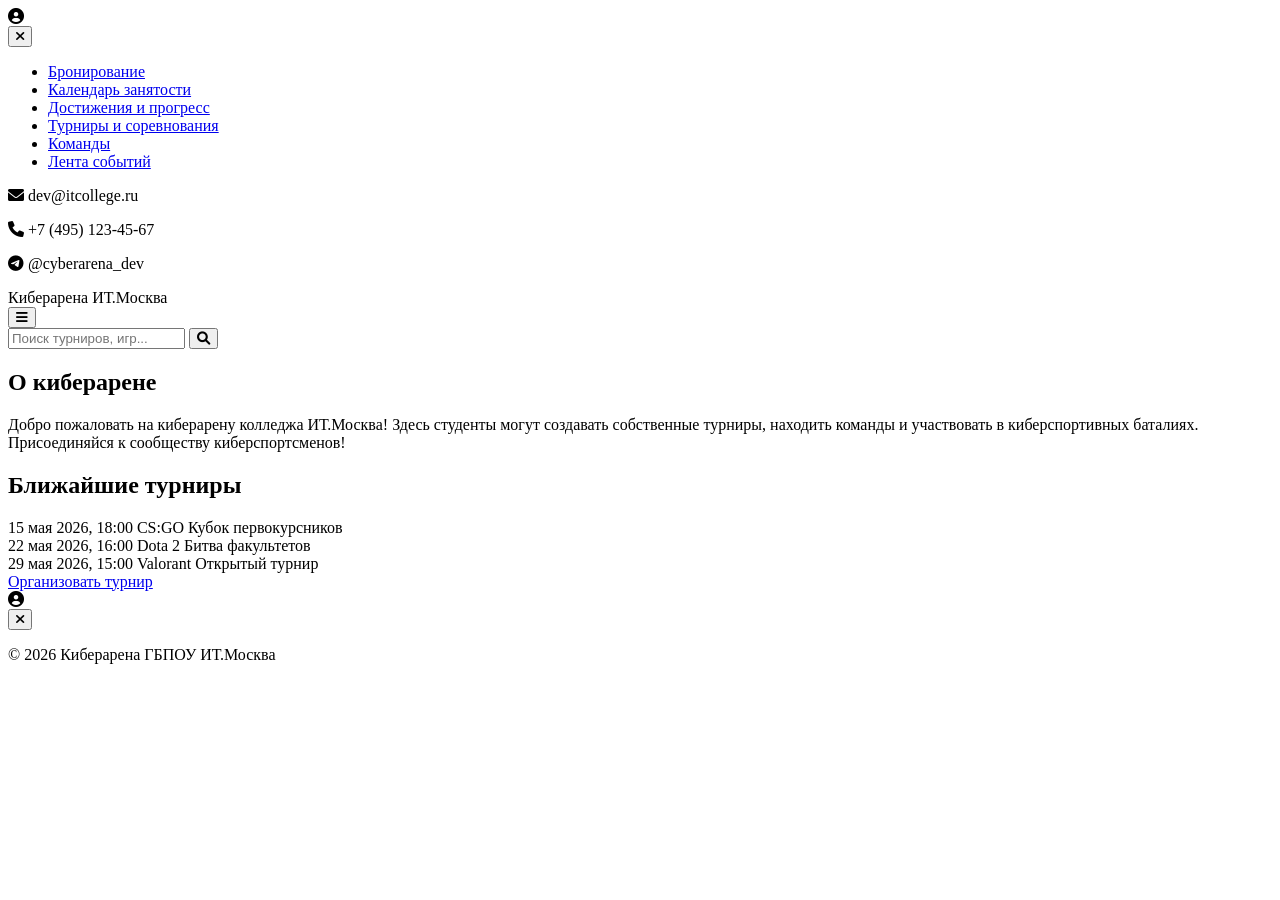
==== index.html @ c28ce652 "Фикс" ====
<!DOCTYPE html>
<html lang="ru">
<head>
    <meta charset="UTF-8">
    <meta name="viewport" content="width=device-width, initial-scale=1.0">
    <title>Киберарена ГБПОУ ИТ.Москва</title>
    <link rel="stylesheet" href="https://cdnjs.cloudflare.com/ajax/libs/font-awesome/6.0.0-beta3/css/all.min.css">
    <link rel="stylesheet" href="css/style.css">
</head>
<body>
    <!-- Шторка меню (скрыта) -->
    <!-- Шторка меню (скрыта) -->
<div class="menu-overlay" id="menuOverlay">
    <div class="menu-panel">
        <div class="menu-header">
            <div class="profile-icon">
                <i class="fas fa-user-circle"></i>
            </div>
            <button class="close-menu" id="closeMenu"><i class="fas fa-times"></i></button>
        </div>

        <!-- Пункты меню -->
        <nav class="menu-nav">
            <ul>
                <li><a href="#">Бронирование</a></li>
                <li><a href="#">Календарь занятости</a></li>
                <li><a href="#">Достижения и прогресс</a></li>
                <li><a href="#">Турниры и соревнования</a></li>
                <li><a href="#">Команды</a></li>
                <li><a href="#">Лента событий</a></li>
            </ul>
        </nav>

        <!-- Контакты разработчиков -->
        <div class="menu-contacts">
            <p><i class="fas fa-envelope"></i> dev@itcollege.ru</p>
            <p><i class="fas fa-phone"></i> +7 (495) 123-45-67</p>
            <p><i class="fab fa-telegram"></i> @cyberarena_dev</p>
        </div>
    </div>
</div>

    <!-- Основной контент -->
    <div class="page-content">
        <header>
            <div class="logo">Киберарена ИТ.Москва</div>
            <button class="burger" id="burgerBtn">
                <i class="fas fa-bars"></i>
            </button>
        </header>

        <main>
            <div class="search-container">
                <input type="search" placeholder="Поиск турниров, игр..." id="searchInput">
                <button><i class="fas fa-search"></i></button>
            </div>

            <section class="description">
                <h2>О киберарене</h2>
                <p>Добро пожаловать на киберарену колледжа ИТ.Москва! Здесь студенты могут создавать собственные турниры, находить команды и участвовать в киберспортивных баталиях. Присоединяйся к сообществу киберспортсменов!</p>
            </section>

            <section class="tournaments">
                <h2>Ближайшие турниры</h2>
                <div class="tournament-list">
                    <div class="tournament-card">
                        <span class="date">15 мая 2026, 18:00</span>
                        <span class="game">CS:GO</span>
                        <span class="title">Кубок первокурсников</span>
                    </div>
                    <div class="tournament-card">
                        <span class="date">22 мая 2026, 16:00</span>
                        <span class="game">Dota 2</span>
                        <span class="title">Битва факультетов</span>
                    </div>
                    <div class="tournament-card">
                        <span class="date">29 мая 2026, 15:00</span>
                        <span class="game">Valorant</span>
                        <span class="title">Открытый турнир</span>
                    </div>
                </div>
            </section>

            <div class="create-tournament-link">
                <a href="create.html" class="btn">Организовать турнир</a>
            </div>
        </main>
    </div>
    <div class="menu-header">
    <div class="profile-icon">
        <i class="fas fa-user-circle"></i>
    </div>
    <button class="close-menu" id="closeMenu"><i class="fas fa-times"></i></button>
</div>



<!-- Контакты разработчиков (внизу) -->
</div>
    <script src="js/script.js"></script>
    <!-- ... (весь предыдущий код до закрывающего </main>) ... -->
    
        </main>
    
        <!-- НИЖНЯЯ ШТОРКА (FOOTER) -->
        <footer class="bottom-bar">
            <div class="footer-content">
                <p>© 2026 Киберарена ГБПОУ ИТ.Москва</p>
                <div class="footer-logo">
                    <img src="images/Group 2131329240.png" alt="Московское образование IT.Москва">
                </div>
            </div>
        </footer>
    
    </div> <!-- закрытие .page-content -->
    
    <script src="js/script.js"></script>
</body>
</html>
</html>
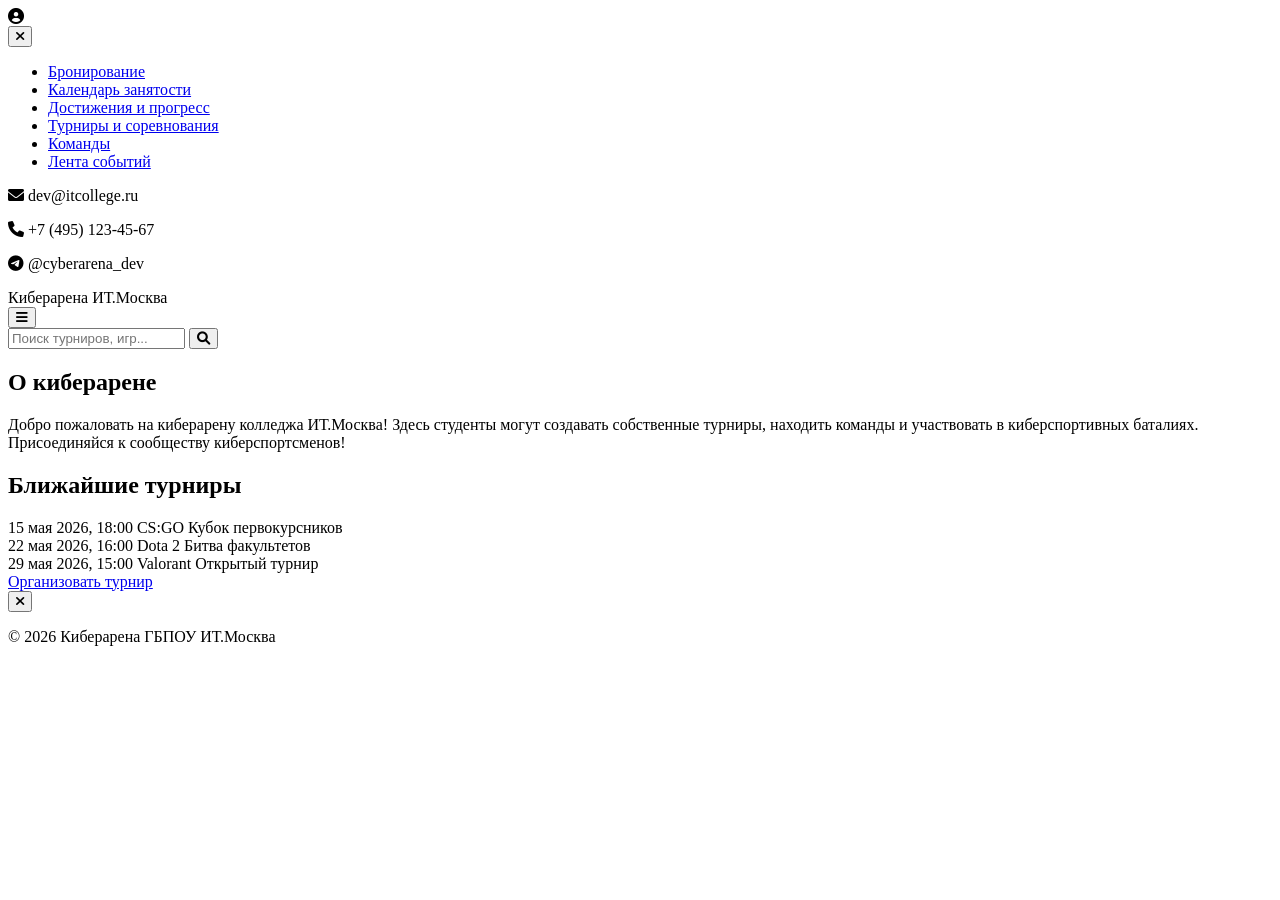
==== commit 0bcd5952: "/" ====
--- a/index.html
+++ b/index.html
@@ -8,7 +8,7 @@
     <link rel="stylesheet" href="css/style.css">
 </head>
 <body>
-    <!-- Шторка меню (скрыта) -->
+    
     <!-- Шторка меню (скрыта) -->
 <div class="menu-overlay" id="menuOverlay">
     <div class="menu-panel">
@@ -85,11 +85,6 @@
                 <a href="create.html" class="btn">Организовать турнир</a>
             </div>
         </main>
-    </div>
-    <div class="menu-header">
-    <div class="profile-icon">
-        <i class="fas fa-user-circle"></i>
-    </div>
     <button class="close-menu" id="closeMenu"><i class="fas fa-times"></i></button>
 </div>
 
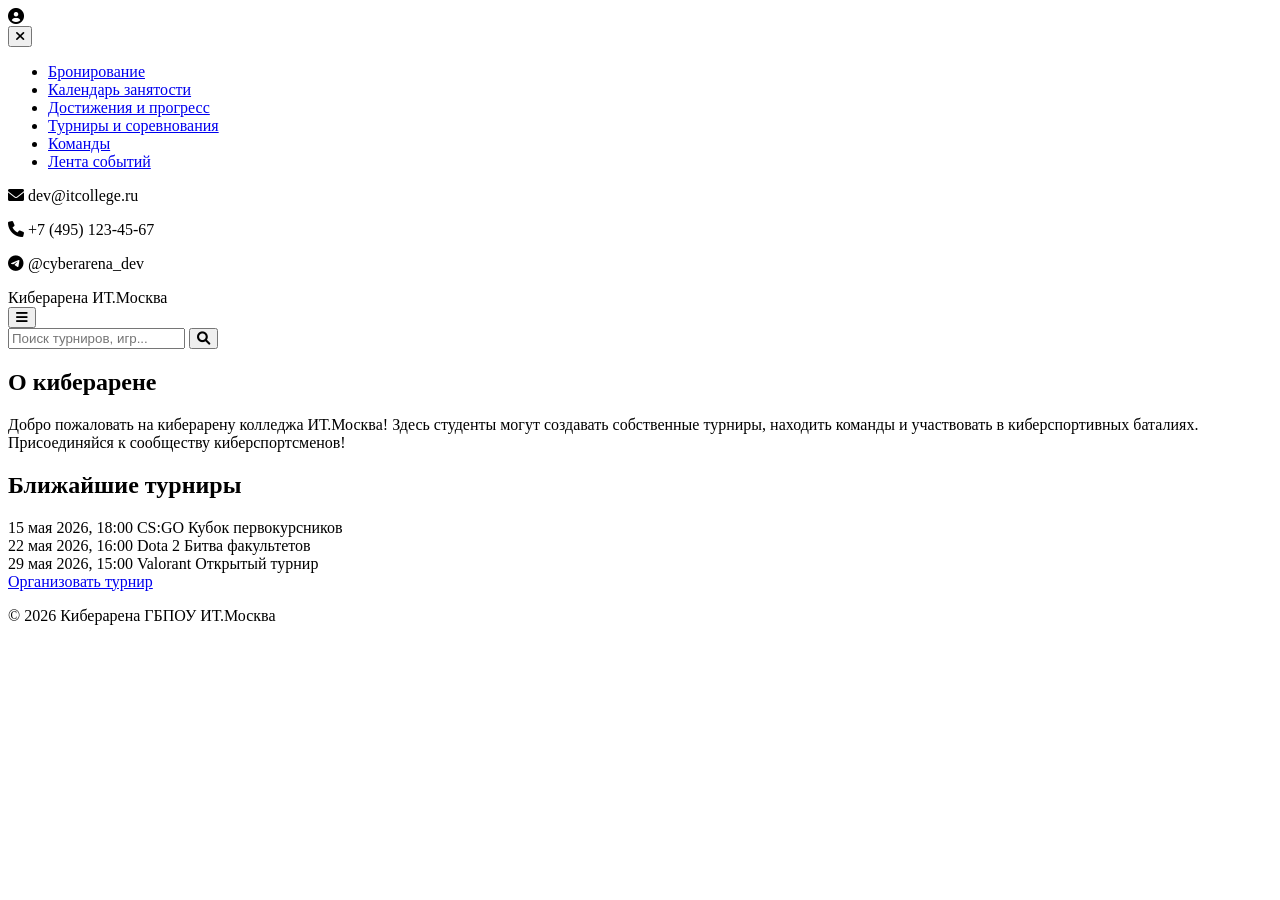
==== commit eb8ca610: "." ====
--- a/index.html
+++ b/index.html
@@ -85,7 +85,6 @@
                 <a href="create.html" class="btn">Организовать турнир</a>
             </div>
         </main>
-    <button class="close-menu" id="closeMenu"><i class="fas fa-times"></i></button>
 </div>
 
 
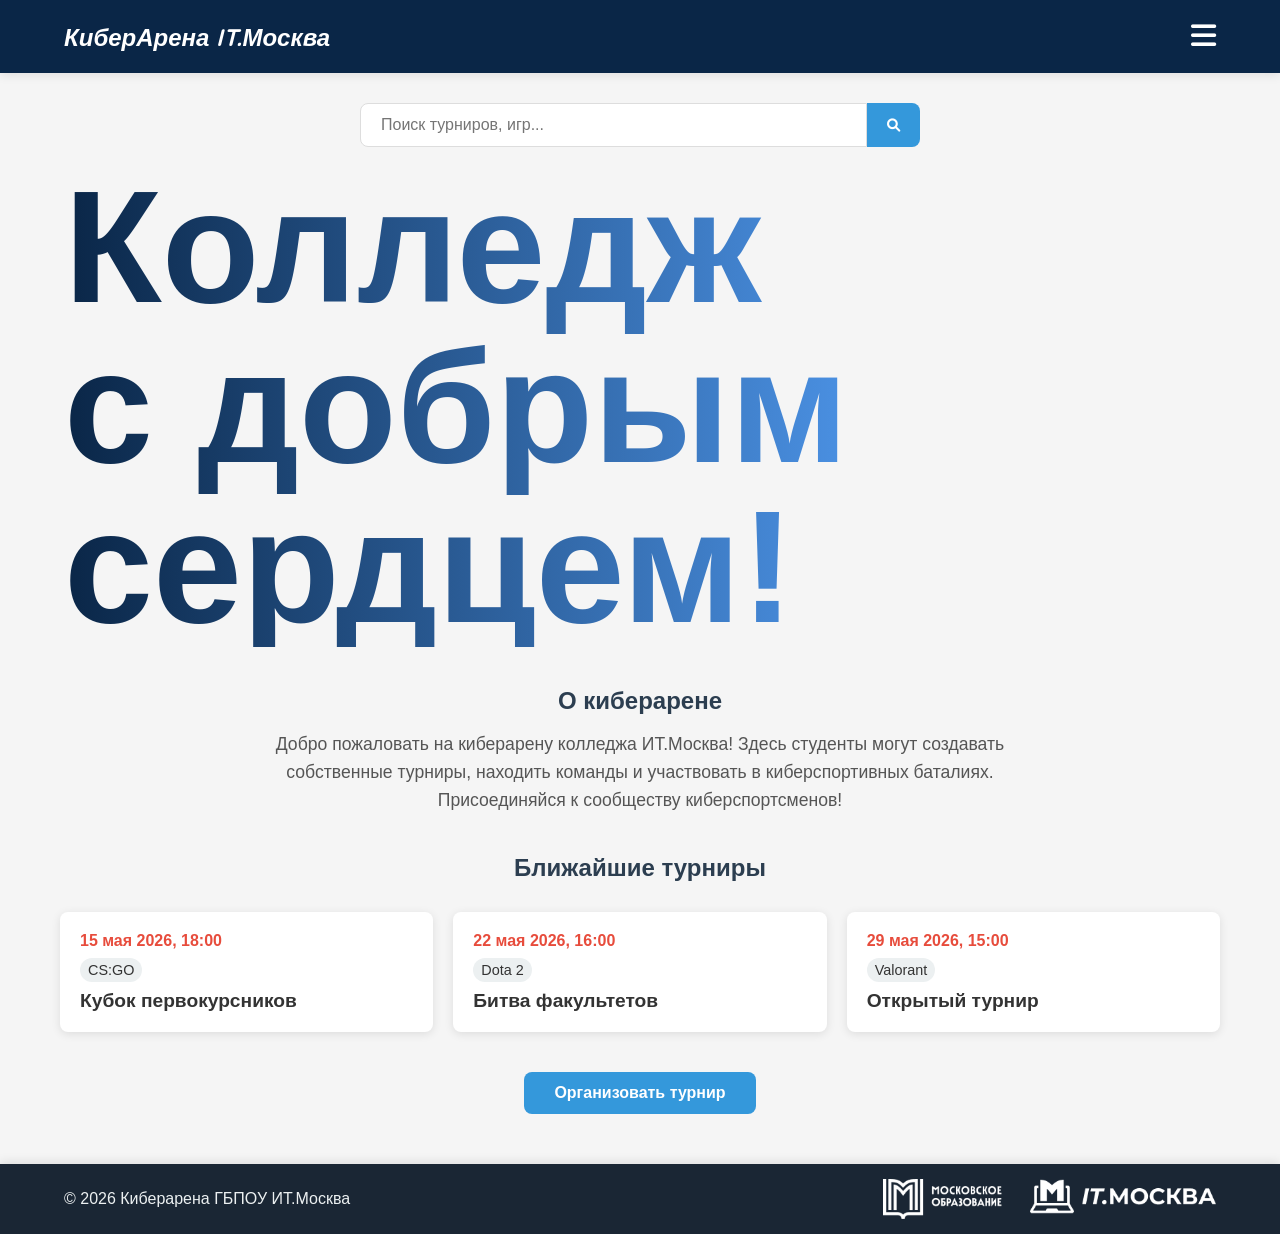
==== commit 0b096b8c: "Глобальная обнова багов" ====
--- a/index.html
+++ b/index.html
@@ -4,8 +4,9 @@
     <meta charset="UTF-8">
     <meta name="viewport" content="width=device-width, initial-scale=1.0">
     <title>Киберарена ГБПОУ ИТ.Москва</title>
-    <link rel="stylesheet" href="https://cdnjs.cloudflare.com/ajax/libs/font-awesome/6.0.0-beta3/css/all.min.css">
+    <link rel="stylesheet" href="https://cdnjs.cloudflare.com/ajax/libs/font-awesome/6.0.0-beta3/css/all.min.css"><link href="https://fonts.googleapis.com/css2?family=Quicksand:wght@400;600;700&display=swap" rel="stylesheet">
     <link rel="stylesheet" href="css/style.css">
+   <link href="https://fonts.googleapis.com/css2?family=Quicksand:wght@400;600;700&display=swap" rel="stylesheet">
 </head>
 <body>
     
@@ -21,15 +22,15 @@
 
         <!-- Пункты меню -->
         <nav class="menu-nav">
-            <ul>
-                <li><a href="#">Бронирование</a></li>
-                <li><a href="#">Календарь занятости</a></li>
-                <li><a href="#">Достижения и прогресс</a></li>
-                <li><a href="#">Турниры и соревнования</a></li>
-                <li><a href="#">Команды</a></li>
-                <li><a href="#">Лента событий</a></li>
-            </ul>
-        </nav>
+    <ul>
+        <li><a href="booking.html">Бронирование</a></li>
+        <li><a href="calendar.html">Календарь занятости</a></li>
+        <li><a href="achievements.html">Достижения и прогресс</a></li>
+        <li><a href="tournaments.html">Турниры и соревнования</a></li>
+        <li><a href="teams.html">Команды</a></li>
+        <li><a href="feed.html">Лента событий</a></li>
+    </ul>
+</nav>
 
         <!-- Контакты разработчиков -->
         <div class="menu-contacts">
@@ -43,7 +44,7 @@
     <!-- Основной контент -->
     <div class="page-content">
         <header>
-            <div class="logo">Киберарена ИТ.Москва</div>
+            <div class="logo">КиберАрена IT.Москва</div>
             <button class="burger" id="burgerBtn">
                 <i class="fas fa-bars"></i>
             </button>
@@ -54,7 +55,11 @@
                 <input type="search" placeholder="Поиск турниров, игр..." id="searchInput">
                 <button><i class="fas fa-search"></i></button>
             </div>
-
+       <div class="welcome-message">
+    <div class="line line1">Колледж</div>
+    <div class="line line2">с добрым</div>
+    <div class="line line3">сердцем!</div>
+</div>
             <section class="description">
                 <h2>О киберарене</h2>
                 <p>Добро пожаловать на киберарену колледжа ИТ.Москва! Здесь студенты могут создавать собственные турниры, находить команды и участвовать в киберспортивных баталиях. Присоединяйся к сообществу киберспортсменов!</p>
--- a/css/style.css
+++ b/css/style.css
@@ -0,0 +1,446 @@
+:root {
+    --bg-color: #f5f5f5;
+    --text-color: #333;
+    --primary-color: #2c3e50;
+    --secondary-color: #3498db;
+    --accent-color: #e74c3c;
+    --light-gray: #ecf0f1;
+    --menu-bg: #fff;
+    --shadow: 0 2px 10px rgba(0,0,0,0.1);
+    --border-radius: 8px;
+}
+
+* {
+    margin: 0;
+    padding: 0;
+    box-sizing: border-box;
+    font-family: 'Segoe UI', Tahoma, Geneva, Verdana, sans-serif;
+}
+
+body {
+    background-color: var(--bg-color);
+    color: var(--text-color);
+    min-height: 100vh;
+}
+
+.page-content {
+    transition: filter 0.3s;
+}
+
+/* Шторка меню */
+.menu-overlay {
+    position: fixed;
+    top: 0;
+    right: 0;
+    width: 100%;
+    height: 100%;
+    background-color: rgba(0,0,0,0.5);
+    visibility: hidden;
+    opacity: 0;
+    transition: opacity 0.3s, visibility 0.3s;
+    z-index: 1000;
+}
+
+.menu-overlay.active {
+    visibility: visible;
+    opacity: 1;
+}
+
+.menu-panel {
+    position: absolute;
+    top: 0;
+    right: 0;
+    width: 300px;
+    height: 100%;
+    background-color: var(--menu-bg);
+    padding: 20px;
+    box-shadow: var(--shadow);
+    transform: translateX(100%);
+    transition: transform 0.3s ease-in-out;
+    display: flex;
+    flex-direction: column;
+}
+
+.menu-overlay.active .menu-panel {
+    transform: translateX(0);
+}
+
+.menu-header {
+    display: flex;
+    justify-content: space-between;
+    align-items: center;
+    margin-bottom: 30px;
+}
+
+.profile-icon {
+    font-size: 3rem;
+    color: var(--primary-color);
+}
+
+.close-menu {
+    background: none;
+    border: none;
+    font-size: 1.5rem;
+    cursor: pointer;
+    color: var(--text-color);
+}
+
+.menu-content p {
+    margin: 15px 0;
+    font-size: 1.1rem;
+    color: var(--text-color);
+}
+
+.menu-content i {
+    width: 25px;
+    color: var(--secondary-color);
+}
+
+/* Шапка */
+header {
+    display: flex;
+    justify-content: space-between;
+    align-items: center;
+    padding: 20px 5%;
+    background-color: #0a2647;  /* темно-синий */
+    box-shadow: var(--shadow);
+}
+
+.logo {
+    font-size: 1.5rem;
+    font-weight: 700; /* жирность для наклона */
+    font-family: 'Quicksand', sans-serif;
+    font-style: italic;
+    color: #ffffff;
+}
+.burger {
+    background: none;
+    border: none;
+    font-size: 1.8rem;
+    cursor: pointer;
+    color: #ffffff;  /* белый */
+}
+
+/* Поиск */
+.search-container {
+    display: flex;
+    max-width: 600px;
+    margin: 30px auto 20px;
+    padding: 0 20px;
+}
+
+.search-container input {
+    flex: 1;
+    padding: 12px 20px;
+    border: 1px solid #ddd;
+    border-radius: var(--border-radius) 0 0 var(--border-radius);
+    font-size: 1rem;
+    outline: none;
+}
+
+.search-container button {
+    padding: 12px 20px;
+    background-color: var(--secondary-color);
+    color: white;
+    border: none;
+    border-radius: 0 var(--border-radius) var(--border-radius) 0;
+    cursor: pointer;
+}
+
+/* Описание */
+.description {
+    text-align: center;
+    max-width: 800px;
+    margin: 40px auto;
+    padding: 0 20px;
+}
+
+.description h2 {
+    color: var(--primary-color);
+    margin-bottom: 15px;
+}
+
+.description p {
+    font-size: 1.1rem;
+    line-height: 1.6;
+    color: #555;
+}
+
+/* Турниры */
+.tournaments {
+    max-width: 1200px;
+    margin: 40px auto;
+    padding: 0 20px;
+}
+
+.tournaments h2 {
+    text-align: center;
+    color: var(--primary-color);
+    margin-bottom: 30px;
+}
+
+.tournament-list {
+    display: grid;
+    grid-template-columns: repeat(auto-fit, minmax(280px, 1fr));
+    gap: 20px;
+}
+
+.tournament-card {
+    background: #fff;
+    padding: 20px;
+    border-radius: var(--border-radius);
+    box-shadow: var(--shadow);
+    display: flex;
+    flex-direction: column;
+    gap: 8px;
+}
+
+.tournament-card .date {
+    color: var(--accent-color);
+    font-weight: bold;
+}
+
+.tournament-card .game {
+    background-color: var(--light-gray);
+    padding: 4px 8px;
+    border-radius: 20px;
+    font-size: 0.9rem;
+    display: inline-block;
+    width: fit-content;
+}
+
+.tournament-card .title {
+    font-size: 1.2rem;
+    font-weight: 600;
+}
+
+/* Кнопка создания */
+.create-tournament-link {
+    text-align: center;
+    margin: 40px 0;
+}
+
+.btn {
+    display: inline-block;
+    background-color: var(--secondary-color);
+    color: #fff;
+    padding: 12px 30px;
+    border-radius: var(--border-radius);
+    text-decoration: none;
+    font-weight: 600;
+    transition: background-color 0.3s;
+    border: none;
+    cursor: pointer;
+}
+
+.btn:hover {
+    background-color: #2980b9;
+}
+
+/* Страница создания турнира */
+.create-page {
+    max-width: 600px;
+    margin: 40px auto;
+    background: #fff;
+    padding: 30px;
+    border-radius: var(--border-radius);
+    box-shadow: var(--shadow);
+}
+
+.create-page h1 {
+    text-align: center;
+    margin-bottom: 30px;
+    color: var(--primary-color);
+}
+
+.form-group {
+    margin-bottom: 20px;
+}
+
+.form-group label {
+    display: block;
+    margin-bottom: 8px;
+    font-weight: 600;
+    color: #444;
+}
+
+.form-group input,
+.form-group select,
+.form-group textarea {
+    width: 100%;
+    padding: 10px;
+    border: 1px solid #ddd;
+    border-radius: var(--border-radius);
+    font-size: 1rem;
+}
+
+.form-group textarea {
+    resize: vertical;
+}
+
+.back-link {
+    color: var(--primary-color);
+    text-decoration: none;
+    font-size: 1rem;
+    display: flex;
+    align-items: center;
+    gap: 5px;
+}
+
+.back-link i {
+    font-size: 1.2rem;
+}
+
+/* Адаптивность */
+@media (max-width: 768px) {
+    .menu-panel {
+        width: 80%;
+    }
+
+    .tournament-list {
+        grid-template-columns: 1fr;
+    }
+
+    .create-page {
+        margin: 20px;
+        padding: 20px;
+    }
+}
+/* ===== НИЖНЯЯ ШТОРКА ===== */
+.bottom-bar {
+    background-color: #1a2634;  /* тёмный фон */
+    color: #ecf0f1;
+    padding: 15px 5%;
+    margin-top: 50px;  /* отступ от основного контента */
+    box-shadow: 0 -2px 10px rgba(0,0,0,0.1);
+}
+
+.footer-content {
+    display: flex;
+    justify-content: space-between;
+    align-items: center;
+    max-width: 1200px;
+    margin: 0 auto;
+}
+
+.footer-logo img {
+    height: 40px;      /* подберите нужную высоту */
+    width: auto;
+    display: block;
+}
+
+/* Если логотипа нет, можно показать текст */
+.footer-logo::before {
+    content: "МОСКОВСКОЕ ОБРАЗОВАНИЕ IT.МОСКВА";
+    display: none; /* убрать, если используете изображение */
+}
+
+/* Адаптивность для мобильных */
+@media (max-width: 768px) {
+    .footer-content {
+        flex-direction: column;
+        gap: 10px;
+        text-align: center;
+    }
+    .footer-logo img {
+        height: 30px;
+    }
+}
+/* Меню: навигация */
+.menu-nav {
+    flex: 1;
+    margin: 20px 0;
+}
+
+.menu-nav ul {
+    list-style: none;
+    padding: 0;
+}
+
+.menu-nav li {
+    margin-bottom: 15px;
+}
+
+.menu-nav a {
+    color: var(--text-color);
+    text-decoration: none;
+    font-size: 1.1rem;
+    display: block;
+    padding: 8px 0;
+    border-bottom: 1px solid #eee;
+    transition: color 0.3s;
+}
+
+.menu-nav a:hover {
+    color: var(--secondary-color);
+}
+
+/* Контакты в меню */
+.menu-contacts {
+    margin-top: auto; /* прижимаем к низу, если меню flex-контейнер */
+    padding-top: 20px;
+    border-top: 1px solid #ddd;
+}
+
+.menu-contacts p {
+    margin: 10px 0;
+    font-size: 1rem;
+    color: var(--text-color);
+}
+
+.menu-contacts i {
+    width: 25px;
+    color: var(--secondary-color);
+}
+
+/* Чтобы контакты были внизу, меню-панель должно быть flex-колонкой */
+.menu-panel {
+    display: flex;
+    flex-direction: column;
+    /* остальные стили уже есть */
+}
+.menu-panel {
+    position: absolute;
+    top: 0;
+    right: 0;
+    width: 300px;
+    height: 100%;
+    background-color: var(--menu-bg);
+    padding: 20px;
+    box-shadow: var(--shadow);
+    transform: translateX(100%);
+    transition: transform 0.3s ease-in-out;
+    display: flex;
+    flex-direction: column; /* добавляем */
+}
+.back-link {
+    color: #ffffff;
+}
+.back-link:hover {
+    text-decoration: underline;
+    opacity: 0.9;
+}
+.welcome-message {
+    margin: 20px 0 10px 5%;      /* отступ слева 5% */
+    font-family: 'Quicksand', sans-serif;
+    background: linear-gradient(to right, #0a2647, #4a90e2);
+    -webkit-background-clip: text;
+    background-clip: text;
+    color: transparent;
+    width: fit-content;          /* чтобы фон подстраивался под текст */
+    text-align: left;            /* выравнивание по левому краю */
+}
+
+.line {
+    font-size: 120pt;            /* 60pt * 2 = 120pt */
+    font-weight: 700;            /* максимальная жирность для Quicksand (bold) */
+    font-style: normal;
+    line-height: 1;            /* оставляем или чуть увеличиваем */
+}
+
+/* Если хотите выделить первую строку чуть крупнее, раскомментируйте:
+.line1 {
+    font-size: 70pt;
+    font-weight: 600;
+}
+*/
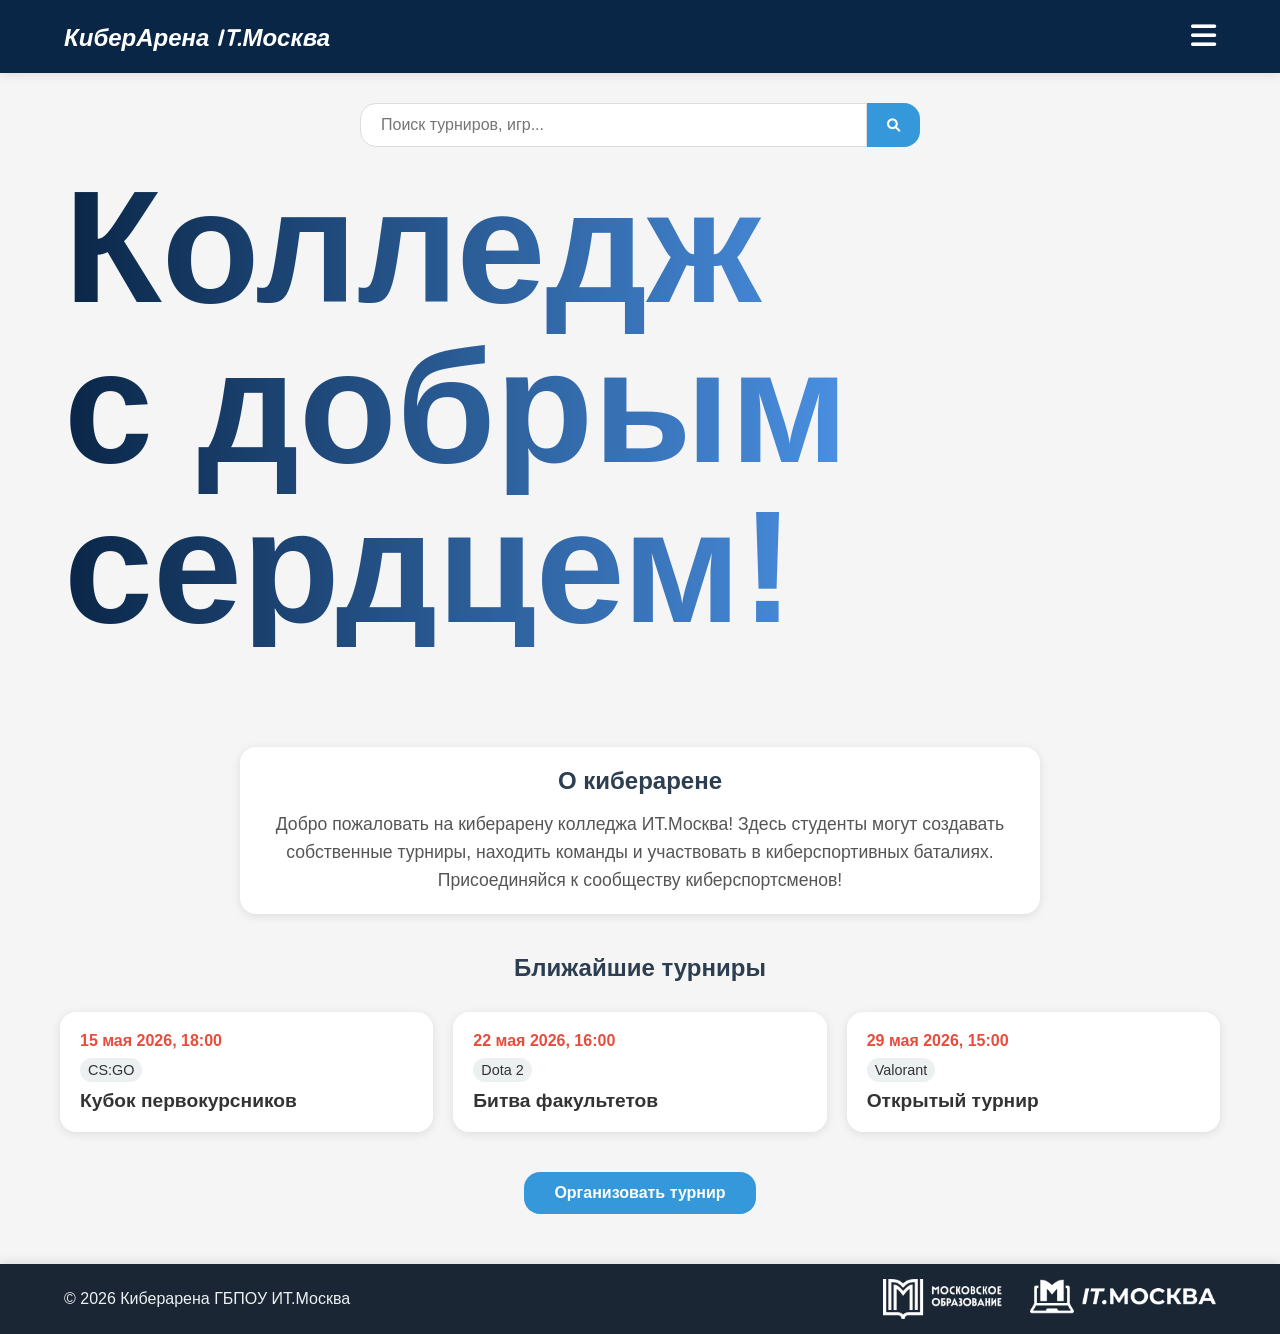
==== commit 523b33e3: "Обновление контактной информации" ====
--- a/index.html
+++ b/index.html
@@ -34,9 +34,8 @@
 
         <!-- Контакты разработчиков -->
         <div class="menu-contacts">
-            <p><i class="fas fa-envelope"></i> dev@itcollege.ru</p>
-            <p><i class="fas fa-phone"></i> +7 (495) 123-45-67</p>
-            <p><i class="fab fa-telegram"></i> @cyberarena_dev</p>
+            <p><i class="fas fa-envelope"></i> orden@gmail.com </p>
+                <p><i class="fab fa-telegram"></i> Руководитель проекта: @safonovta</p>
         </div>
     </div>
 </div>
--- a/css/style.css
+++ b/css/style.css
@@ -7,7 +7,7 @@
     --light-gray: #ecf0f1;
     --menu-bg: #fff;
     --shadow: 0 2px 10px rgba(0,0,0,0.1);
-    --border-radius: 8px;
+    --border-radius: 16px;   /* или 20px, если хотите ещё сильнее */
 }
 
 * {
@@ -149,10 +149,13 @@
 
 /* Описание */
 .description {
-    text-align: center;
+    background: #fff;                     /* белый фон */
+    padding: 20px;                         /* внутренние отступы */
+    border-radius: var(--border-radius);   /* скругление углов (8px) */
+    box-shadow: var(--shadow);              /* тень как у карточек */
     max-width: 800px;
     margin: 40px auto;
-    padding: 0 20px;
+    text-align: center;
 }
 
 .description h2 {
@@ -165,6 +168,7 @@
     line-height: 1.6;
     color: #555;
 }
+
 
 /* Турниры */
 .tournaments {
@@ -421,7 +425,7 @@
     opacity: 0.9;
 }
 .welcome-message {
-    margin: 20px 0 10px 5%;      /* отступ слева 5% */
+     margin: 20px 0 100px 5%;   /* теперь снизу 60px */
     font-family: 'Quicksand', sans-serif;
     background: linear-gradient(to right, #0a2647, #4a90e2);
     -webkit-background-clip: text;
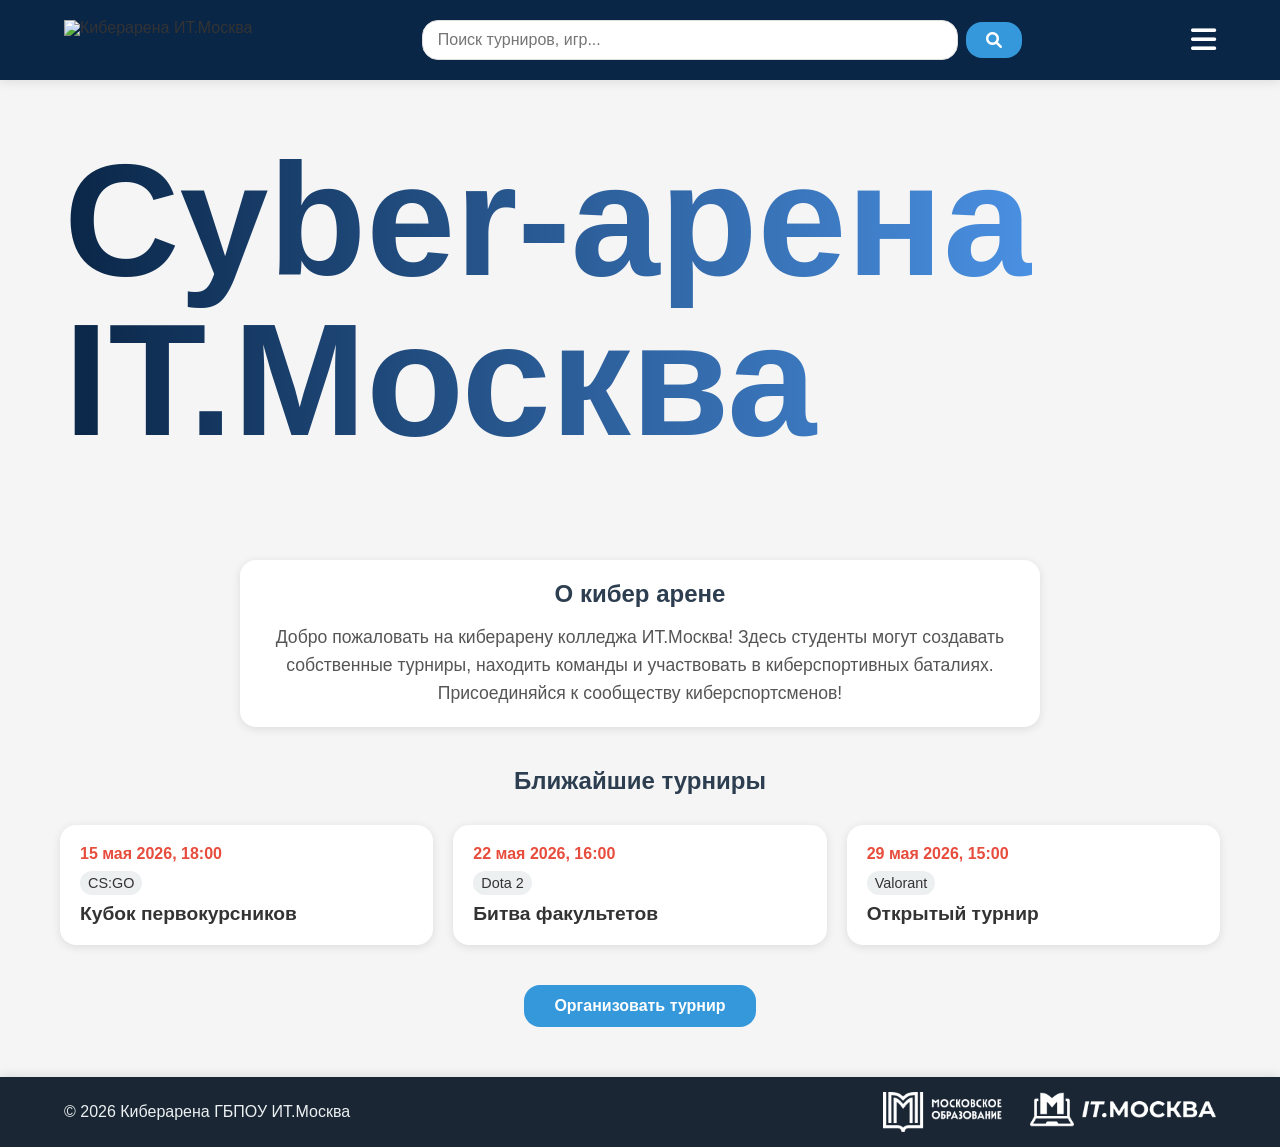
==== commit 39e66311: "Обнова фронта" ====
--- a/index.html
+++ b/index.html
@@ -3,7 +3,7 @@
 <head>
     <meta charset="UTF-8">
     <meta name="viewport" content="width=device-width, initial-scale=1.0">
-    <title>Киберарена ГБПОУ ИТ.Москва</title>
+    <title>Cyber-арена It.Москва</title>
     <link rel="stylesheet" href="https://cdnjs.cloudflare.com/ajax/libs/font-awesome/6.0.0-beta3/css/all.min.css"><link href="https://fonts.googleapis.com/css2?family=Quicksand:wght@400;600;700&display=swap" rel="stylesheet">
     <link rel="stylesheet" href="css/style.css">
    <link href="https://fonts.googleapis.com/css2?family=Quicksand:wght@400;600;700&display=swap" rel="stylesheet">
@@ -29,6 +29,7 @@
         <li><a href="tournaments.html">Турниры и соревнования</a></li>
         <li><a href="teams.html">Команды</a></li>
         <li><a href="feed.html">Лента событий</a></li>
+        <li><a href="economy.html">Экономика</a></li>
     </ul>
 </nav>
 
@@ -42,25 +43,28 @@
 
     <!-- Основной контент -->
     <div class="page-content">
-        <header>
-            <div class="logo">КиберАрена IT.Москва</div>
-            <button class="burger" id="burgerBtn">
-                <i class="fas fa-bars"></i>
-            </button>
-        </header>
+       <header>
+    <div class="logo">
+        <img src="images/ItLogo2.png" alt="Киберарена ИТ.Москва">
+    </div>
+    <div class="search-container">
+        <input type="search" placeholder="Поиск турниров, игр..." id="searchInput">
+        <button><i class="fas fa-search"></i></button>
+    </div>
+    <button class="burger" id="burgerBtn">
+        <i class="fas fa-bars"></i>
+    </button>
+</header>
+<!-- Блок поиска из main удалён -->
 
         <main>
-            <div class="search-container">
-                <input type="search" placeholder="Поиск турниров, игр..." id="searchInput">
-                <button><i class="fas fa-search"></i></button>
-            </div>
+           
        <div class="welcome-message">
-    <div class="line line1">Колледж</div>
-    <div class="line line2">с добрым</div>
-    <div class="line line3">сердцем!</div>
+    <div class="line line1">Cyber-арена</div>
+    <div class="line line3">IT.Москва</div>
 </div>
             <section class="description">
-                <h2>О киберарене</h2>
+                <h2>О кибер арене</h2>
                 <p>Добро пожаловать на киберарену колледжа ИТ.Москва! Здесь студенты могут создавать собственные турниры, находить команды и участвовать в киберспортивных баталиях. Присоединяйся к сообществу киберспортсменов!</p>
             </section>
 
--- a/css/style.css
+++ b/css/style.css
@@ -107,11 +107,16 @@
 }
 
 .logo {
-    font-size: 1.5rem;
-    font-weight: 700; /* жирность для наклона */
-    font-family: 'Quicksand', sans-serif;
-    font-style: italic;
-    color: #ffffff;
+    display: flex;           /* превращаем контейнер логотипа в flex-контейнер */
+    align-items: center;     /* выравниваем содержимое по вертикали по центру */
+    line-height: 1;          /* убираем лишний межстрочный интервал, если он мешает */
+    height: 100%;            /* занимает всю высоту родителя (header) */
+}
+
+.logo img {
+    display: block;          /* убираем лишние отступы, характерные для inline-элементов */
+    height: 40px;            /* задайте нужную высоту логотипа */
+    width: auto;             /* сохраняем пропорции */
 }
 .burger {
     background: none;
@@ -124,27 +129,44 @@
 /* Поиск */
 .search-container {
     display: flex;
+    align-items: center;
+    gap: 8px;                      /* расстояние между полем и кнопкой */
     max-width: 600px;
-    margin: 30px auto 20px;
-    padding: 0 20px;
+    margin: 0 auto;
+    width: 100%;
 }
 
 .search-container input {
     flex: 1;
-    padding: 12px 20px;
+    padding: 10px 15px;
     border: 1px solid #ddd;
-    border-radius: var(--border-radius) 0 0 var(--border-radius);
+    border-radius: var(--border-radius);
     font-size: 1rem;
     outline: none;
-}
-
+    transition: border-color 0.2s;
+}
+.search-container input:focus {
+    border-color: var(--secondary-color);
+}
 .search-container button {
-    padding: 12px 20px;
+    padding: 10px 20px;
     background-color: var(--secondary-color);
     color: white;
     border: none;
-    border-radius: 0 var(--border-radius) var(--border-radius) 0;
-    cursor: pointer;
+    border-radius: var(--border-radius);
+    cursor: pointer;
+    font-size: 1rem;
+    transition: background-color 0.2s;
+    display: flex;
+    align-items: center;
+    justify-content: center;
+}
+.search-container button:hover {
+    background-color: #2980b9;
+}
+
+.search-container button i {
+    font-size: 1rem;
 }
 
 /* Описание */
@@ -447,4 +469,195 @@
     font-size: 70pt;
     font-weight: 600;
 }
-*/+*/
+/* Достижения */
+.achievements-grid {
+    display: grid;
+    grid-template-columns: repeat(auto-fill, minmax(320px, 1fr));
+    gap: 20px;
+}
+.achievement-card {
+    background: white;
+    border-radius: var(--border-radius);
+    padding: 20px;
+    box-shadow: var(--shadow);
+    border-left: 6px solid #ccc;
+    transition: transform 0.2s;
+}
+.achievement-card:hover { transform: translateY(-5px); }
+.achievement-card.bronze { border-left-color: #cd7f32; }
+.achievement-card.silver { border-left-color: #c0c0c0; }
+.achievement-card.gold { border-left-color: #ffd700; }
+.achievement-card.platinum { border-left-color: #b0e0e6; }
+.achievement-card.completed { background: #f0fff0; }
+.progress-bar {
+    height: 12px;
+    background: #e9ecef;
+    border-radius: 20px;
+    overflow: hidden;
+}
+.progress-fill {
+    height: 100%;
+    width: 0%;
+    transition: width 0.3s ease;
+}
+.achievement-card.bronze .progress-fill { background: #cd7f32; }
+.achievement-card.silver .progress-fill { background: #c0c0c0; }
+.achievement-card.gold .progress-fill { background: #ffd700; }
+.achievement-card.platinum .progress-fill { background: #b0e0e6; }
+.progress-percent {
+    font-size: 0.85rem;
+    font-weight: 600;
+    color: #4F5A6F;
+    white-space: nowrap;
+}
+.progress-container {
+    display: flex;
+    align-items: center;
+    gap: 10px;
+}
+.rating-box {
+    background: linear-gradient(135deg, #667eea 0%, #764ba2 100%);
+    color: white;
+    padding: 12px 20px;
+    border-radius: var(--border-radius);
+    font-weight: bold;
+}
+.badge-btn {
+    background: none;
+    border: 1px solid var(--primary-color);
+    color: var(--primary-color);
+    padding: 4px 10px;
+    border-radius: 20px;
+    cursor: pointer;
+    font-size: 0.8rem;
+}
+.badge-btn:hover { background: var(--primary-color); color: white; }
+.badge-btn.active { background: var(--primary-color); color: white; }
+
+/* Турниры */
+.tournament-card {
+    background: white;
+    border-radius: var(--border-radius);
+    padding: 20px;
+    box-shadow: var(--shadow);
+    cursor: pointer;
+    transition: 0.2s;
+}
+.tournament-card:hover { transform: translateY(-5px); box-shadow: 0 8px 20px rgba(0,0,0,0.1); }
+.modal {
+    display: none;
+    position: fixed;
+    z-index: 2000;
+    left: 0; top: 0; width: 100%; height: 100%;
+    background: rgba(0,0,0,0.5);
+    align-items: center;
+    justify-content: center;
+}
+.modal.active { display: flex; }
+.modal-content {
+    background: white;
+    padding: 30px;
+    border-radius: var(--border-radius);
+    max-width: 600px;
+    width: 90%;
+    max-height: 80vh;
+    overflow-y: auto;
+    position: relative;
+}
+.close-modal {
+    position: absolute;
+    top: 15px; right: 20px;
+    font-size: 28px;
+    cursor: pointer;
+    color: #aaa;
+}
+.computer-options {
+    display: grid;
+    grid-template-columns: repeat(auto-fill, minmax(120px,1fr));
+    gap: 10px;
+    margin: 20px 0;
+}
+.computer-option {
+    background: #f0f0f0;
+    padding: 10px;
+    border-radius: 8px;
+    text-align: center;
+    cursor: pointer;
+    border: 2px solid transparent;
+}
+.computer-option:hover { border-color: var(--secondary-color); }
+.computer-option.selected { border-color: #28a745; background: #d4edda; }
+.bracket {
+    display: flex;
+    flex-wrap: wrap;
+    justify-content: space-around;
+    background: #f0f0f0;
+    padding: 15px;
+    border-radius: var(--border-radius);
+}
+.bracket-round { margin: 10px; }
+.bracket-match {
+    background: white;
+    padding: 8px 12px;
+    border-radius: 8px;
+    box-shadow: 0 2px 5px rgba(0,0,0,0.1);
+    min-width: 140px;
+    text-align: center;
+}
+.btn-register { background: #28a745; color: white; border: none; padding: 12px; width: 100%; border-radius: var(--border-radius); }
+.btn-register:hover { background: #218838; }
+
+/* Команды */
+.team-card {
+    background: white;
+    border-radius: var(--border-radius);
+    padding: 20px;
+    box-shadow: var(--shadow);
+    margin-bottom: 20px;
+}
+.team-header {
+    display: flex;
+    justify-content: space-between;
+    align-items: center;
+    margin-bottom: 15px;
+}
+.team-name { font-size: 1.4rem; font-weight: bold; color: var(--primary-color); }
+.team-game { background: var(--light-gray); padding: 5px 12px; border-radius: 20px; }
+.team-rating-badge {
+    background: var(--secondary-color);
+    color: white;
+    padding: 5px 15px;
+    border-radius: 20px;
+    display: inline-block;
+    margin-bottom: 15px;
+}
+.member-item {
+    display: flex;
+    align-items: center;
+    gap: 10px;
+    padding: 8px 0;
+    border-bottom: 1px solid #eee;
+}
+.member-avatar {
+    width: 40px; height: 40px;
+    border-radius: 50%;
+    display: flex;
+    align-items: center;
+    justify-content: center;
+    font-weight: bold;
+    color: white;
+}
+.btn-danger { background-color: #dc3545; color: white; border: none; padding: 8px 16px; border-radius: var(--border-radius); }
+.btn-danger:hover { background-color: #c82333; }
+.btn-outline { background: transparent; border: 1px solid var(--primary-color); color: var(--primary-color); }
+.btn-outline:hover { background: var(--primary-color); color: white; }
+.create-team-form { max-width: 500px; margin: 30px auto; background: white; padding: 30px; border-radius: var(--border-radius); box-shadow: var(--shadow); }
+.filter-btn {
+    background: transparent; border: 1px solid #ddd; padding: 8px 18px; border-radius: 40px;
+    cursor: pointer; transition: 0.2s;
+}
+.filter-btn.active { background: var(--secondary-color); color: white; border-color: var(--secondary-color); }
+main {
+    padding-top: 40px; /* можно увеличить до 60px или больше */
+}
